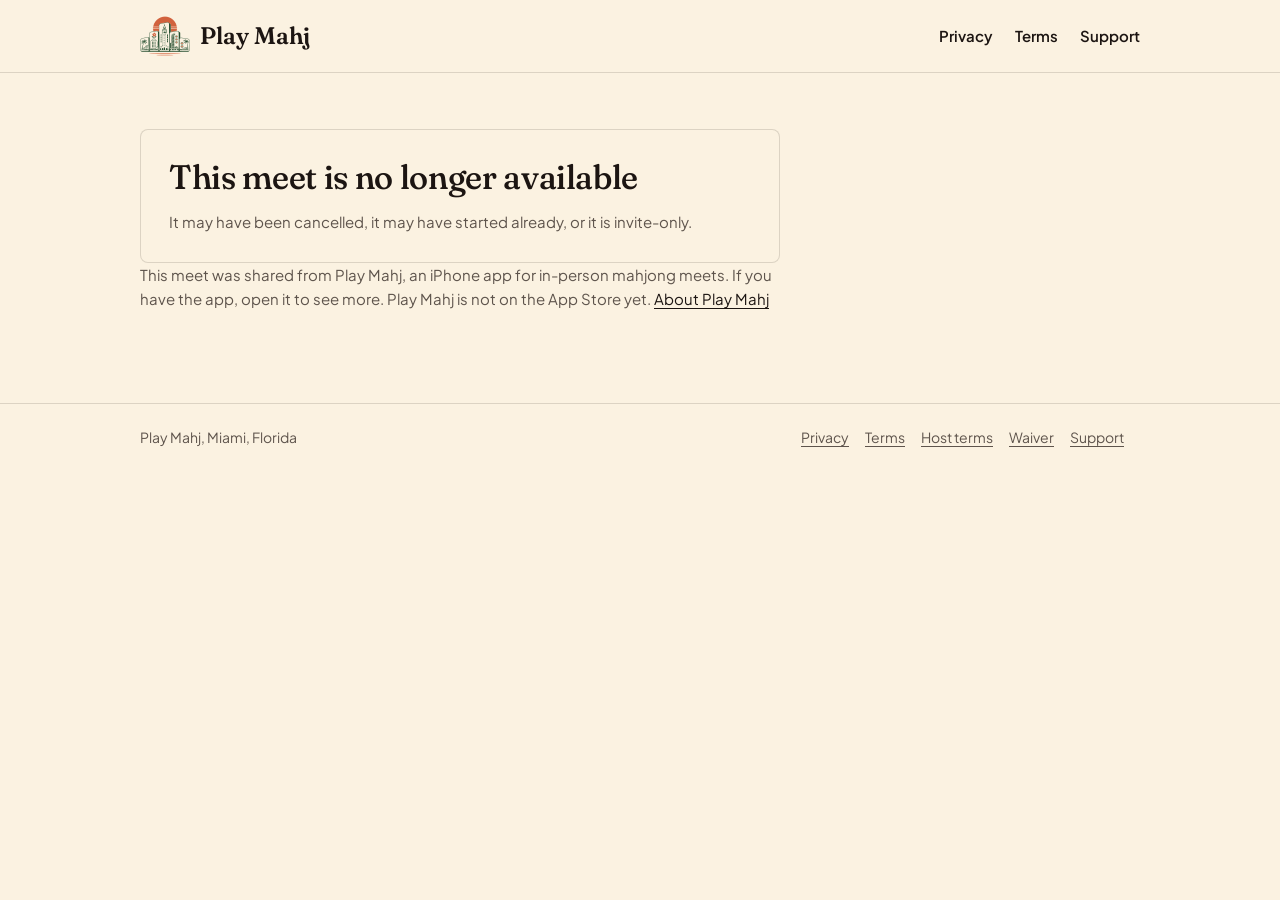
==== m/index.html @ 0d28951b "Play Mahj website: home, legal, support, share previews" ====
<!doctype html>
<html lang="en"><head><meta charset="utf-8"><meta name="viewport" content="width=device-width,initial-scale=1">
<title>A meet on Play Mahj</title><meta name="description" content="Shared from Play Mahj, an iPhone app for in-person mahjong meets.">
<meta name="robots" content="noindex">
<meta property="og:site_name" content="Play Mahj"><meta property="og:title" content="A meet on Play Mahj"><meta property="og:description" content="Shared from Play Mahj, an iPhone app for in-person mahjong meets.">
<meta property="og:image" content="https://playmahj.site/assets/card.png"><meta property="og:type" content="website"><meta name="twitter:card" content="summary">
<link rel="icon" href="/assets/icon-180.png"><link rel="apple-touch-icon" href="/assets/icon-180.png"><link rel="stylesheet" href="/assets/site.css">
</head><body data-kind="meet">
<header class="top"><div class="wrap"><a class="brand" href="/"><img src="/assets/mark.png" alt="" width="50" height="40">Play Mahj</a><nav class="main" aria-label="Site"><a href="/privacy/">Privacy</a><a href="/terms/">Terms</a><a href="/support/">Support</a></nav></div></header>
<main><div class="wrap">
<article class="doc"><div class="card" id="preview" aria-live="polite" aria-busy="true"><p class="meta">Loading…</p></div>
<p class="note">This meet was shared from Play Mahj, an iPhone app for in-person mahjong meets. If you have the app, open it to see more. Play Mahj is not on the App Store yet. <a href="/">About Play Mahj</a></p></article>
</div></main>
<footer class="end"><div class="wrap"><span>Play Mahj, Miami, Florida</span><span><a href="/privacy/">Privacy</a><a href="/terms/">Terms</a><a href="/host-terms/">Host terms</a><a href="/waiver/">Waiver</a><a href="/support/">Support</a></span></div></footer>
<script>
(function(){
 var kind=document.body.getAttribute("data-kind"),box=document.getElementById("preview"),id=new URLSearchParams(location.search).get("id")||"";
 function el(tag,cls,text){var e=document.createElement(tag);if(cls)e.className=cls;if(text!=null)e.textContent=text;return e}
 function show(nodes){box.replaceChildren.apply(box,nodes);box.removeAttribute("aria-busy")}
 function gone(){show([el("h2",null,kind==="post"?"This post is no longer available":"This meet is no longer available"),el("p","meta",kind==="post"?"It may have been deleted, or its page is not public right now.":"It may have been cancelled, it may have started already, or it is invite-only.")])}
 if(!/^[0-9a-f]{8}-[0-9a-f]{4}-[0-9a-f]{4}-[0-9a-f]{4}-[0-9a-f]{12}$/i.test(id)){gone();return}
 fetch("https://bdymisrejylsplforaqr.supabase.co/functions/v1/pm-share-preview?kind="+kind+"&id="+encodeURIComponent(id.toLowerCase()),{headers:{accept:"application/json"}}).then(function(r){
  if(r.status===404){gone();return null}
  if(!r.ok)throw new Error("http");
  return r.json()
 }).then(function(d){
  if(!d)return;
  if(kind==="post"){
   var who=el("div","who");who.append(el("span",null,String(d.page||"A page")),el("span","seal","\u2713 verified page"));
   var out=[who,el("p","what",String(d.text||""))];
   if(d.posted){var t=new Date(d.posted);if(!isNaN(t))out.push(el("p","meta","Posted "+t.toLocaleDateString(undefined,{year:"numeric",month:"long",day:"numeric"})))}
   show(out);document.title=String(d.page||"A post")+" on Play Mahj";
  }else{
   var rows=[el("h2",null,String(d.title||"Mahjong meet"))];
   if(d.when){var w=new Date(d.when);if(!isNaN(w))rows.push(el("p","what",w.toLocaleDateString(undefined,{weekday:"long",month:"long",day:"numeric"})+" at "+w.toLocaleTimeString(undefined,{hour:"numeric",minute:"2-digit"})))}
   if(d.place)rows.push(el("p","meta",String(d.place)));
   if(d.host)rows.push(el("p","meta","Hosted by "+String(d.host)));
   show(rows);document.title=String(d.title||"A meet")+" on Play Mahj";
  }
 }).catch(function(){show([el("h2",null,"This couldn\u2019t be loaded"),el("p","meta","Check your connection and open the link again.")])});
})();
</script></body></html>
---- assets/site.css ----
@font-face{font-family:"Fraunces";src:url("/assets/Fraunces.ttf") format("truetype");font-weight:100 900;font-display:swap}
@font-face{font-family:"Plus Jakarta Sans";src:url("/assets/PlusJakartaSans.ttf") format("truetype");font-weight:200 800;font-display:swap}
:root{--ivory:#FBF2E1;--deep:#F3E8D2;--ink:#1C1512;--ink2:#5E544C;--green:#244D2E;--terra:#A84A2A;--line:rgba(28,21,18,.14)}
*{box-sizing:border-box}html{-webkit-text-size-adjust:100%}
body{margin:0;background:var(--ivory);color:var(--ink);font:17px/1.6 "Plus Jakarta Sans",-apple-system,BlinkMacSystemFont,"Helvetica Neue",Arial,sans-serif}
a{color:var(--ink);text-underline-offset:3px}a:hover{color:var(--terra)}
.wrap{max-width:1040px;margin:0 auto;padding:0 20px}
header.top{border-bottom:1px solid var(--line)}
header.top .wrap{display:flex;align-items:center;justify-content:space-between;gap:16px;min-height:72px;flex-wrap:wrap}
.brand{display:flex;align-items:center;gap:10px;text-decoration:none;font:600 24px/1 "Fraunces",Georgia,serif;font-variation-settings:"SOFT" 60,"opsz" 60}
.brand img{height:40px;width:auto;display:block}
nav.main{display:flex;gap:22px;font-size:15px;font-weight:600}nav.main a{text-decoration:none;padding:12px 0}nav.main a[aria-current]{color:var(--green);text-decoration:underline}
h1,h2,h3{font-family:"Fraunces",Georgia,serif;font-variation-settings:"SOFT" 60,"opsz" 60;font-weight:500;line-height:1.12;letter-spacing:-.01em;margin:0}
h1{font-size:clamp(40px,7vw,68px)}h2{font-size:clamp(26px,3.6vw,34px)}h3{font-size:22px}
main{padding:56px 0 80px}
.hero{display:grid;grid-template-columns:1.15fr .85fr;gap:48px;align-items:center}
.hero p.lead{font-size:20px;line-height:1.5;margin:20px 0 0;max-width:34em}
.appicon{justify-self:center;width:min(280px,60vw);height:auto;border-radius:22.5%;display:block}
.block{background:var(--green);color:var(--ivory);padding:36px 32px;border-radius:8px;margin-top:64px}
.block h2{color:var(--ivory)}.block p{margin:12px 0 0;max-width:40em}.block a{color:var(--ivory)}
.cols{display:grid;grid-template-columns:repeat(3,1fr);gap:0;margin-top:64px;border-top:1px solid var(--line)}
.cols section{padding:28px 28px 8px 0;border-right:1px solid var(--line)}.cols section+section{padding-left:28px}.cols section:last-child{border-right:0}
.cols p{margin:10px 0 0;color:var(--ink2)}
.doc{max-width:720px}.doc h1{font-size:clamp(34px,5.4vw,48px);margin-bottom:10px}.doc h2{margin:40px 0 10px}.doc p,.doc li{margin:0 0 12px}.doc ul{padding-left:22px}
.doc strong{font-weight:700}.doc table{border-collapse:collapse;font-size:15px}.doc td,.doc th{border:1px solid var(--line);padding:6px 10px;text-align:left}
.btn{display:inline-block;background:var(--ink);color:var(--ivory);text-decoration:none;font-weight:700;padding:14px 22px;border-radius:8px;min-height:50px}.btn:hover{color:var(--ivory);background:var(--green)}
.card{border:1px solid var(--line);border-radius:8px;padding:28px;background:var(--ivory);max-width:640px}
.card .who{display:flex;align-items:baseline;flex-wrap:wrap;gap:2px 12px;font-weight:700}.card .who .seal{font-size:14px;white-space:nowrap}.card .who .seal{color:var(--green)}
.card .what{font-size:20px;line-height:1.5;margin:14px 0 0;white-space:pre-wrap;overflow-wrap:anywhere}
.card .meta{color:var(--ink2);font-size:15px;margin:14px 0 0}
.card h2{margin:0}
.note{color:var(--ink2);font-size:15px;margin-top:22px;max-width:640px}
footer.end{border-top:1px solid var(--line);color:var(--ink2);font-size:14px}footer.end .wrap{display:flex;justify-content:space-between;gap:16px;flex-wrap:wrap;padding-top:22px;padding-bottom:36px}
footer.end a{color:var(--ink2);margin-right:16px}
@media(max-width:760px){.hero{grid-template-columns:1fr;gap:36px}.cols{grid-template-columns:1fr}.cols section,.cols section+section{padding:22px 0 6px;border-right:0;border-bottom:1px solid var(--line)}.cols section:last-child{border-bottom:0}
 main{padding:36px 0 60px}.block{padding:28px 22px;margin-top:44px}.cols{margin-top:44px}nav.main{gap:18px}}
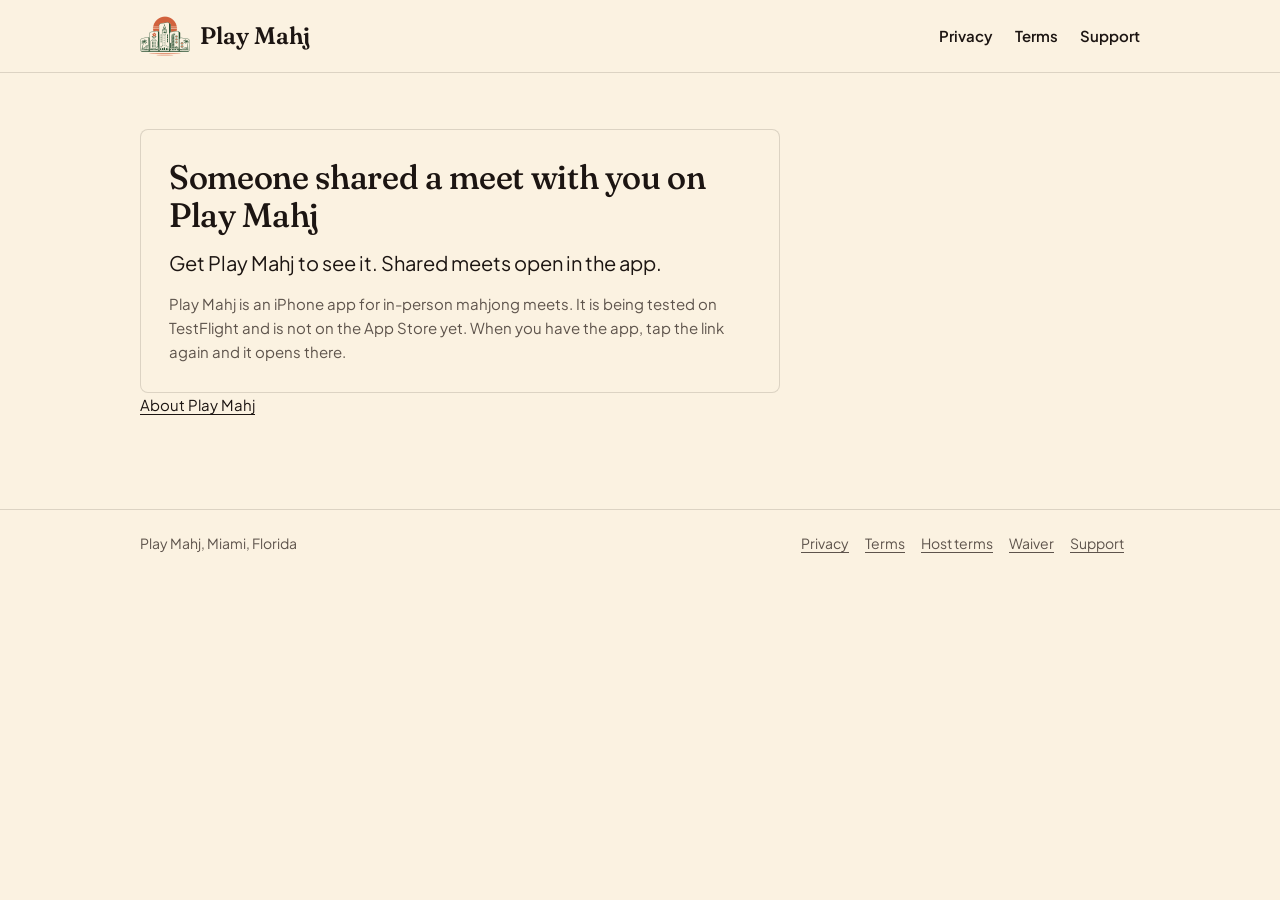
==== commit 6a036c2b: "Shared links show a gate only; universal links file" ====
--- a/m/index.html
+++ b/m/index.html
@@ -1,42 +1,18 @@
 <!doctype html>
 <html lang="en"><head><meta charset="utf-8"><meta name="viewport" content="width=device-width,initial-scale=1">
-<title>A meet on Play Mahj</title><meta name="description" content="Shared from Play Mahj, an iPhone app for in-person mahjong meets.">
+<title>A meet was shared with you · Play Mahj</title><meta name="description" content="Someone shared a meet with you on Play Mahj. Get the app to see it.">
 <meta name="robots" content="noindex">
-<meta property="og:site_name" content="Play Mahj"><meta property="og:title" content="A meet on Play Mahj"><meta property="og:description" content="Shared from Play Mahj, an iPhone app for in-person mahjong meets.">
+<meta property="og:site_name" content="Play Mahj"><meta property="og:title" content="A meet was shared with you · Play Mahj"><meta property="og:description" content="Someone shared a meet with you on Play Mahj. Get the app to see it.">
 <meta property="og:image" content="https://playmahj.site/assets/card.png"><meta property="og:type" content="website"><meta name="twitter:card" content="summary">
 <link rel="icon" href="/assets/icon-180.png"><link rel="apple-touch-icon" href="/assets/icon-180.png"><link rel="stylesheet" href="/assets/site.css">
-</head><body data-kind="meet">
+</head><body>
 <header class="top"><div class="wrap"><a class="brand" href="/"><img src="/assets/mark.png" alt="" width="50" height="40">Play Mahj</a><nav class="main" aria-label="Site"><a href="/privacy/">Privacy</a><a href="/terms/">Terms</a><a href="/support/">Support</a></nav></div></header>
 <main><div class="wrap">
-<article class="doc"><div class="card" id="preview" aria-live="polite" aria-busy="true"><p class="meta">Loading…</p></div>
-<p class="note">This meet was shared from Play Mahj, an iPhone app for in-person mahjong meets. If you have the app, open it to see more. Play Mahj is not on the App Store yet. <a href="/">About Play Mahj</a></p></article>
+<article class="doc"><div class="card">
+<h2>Someone shared a meet with you on Play Mahj</h2>
+<p class="what">Get Play Mahj to see it. Shared meets open in the app.</p>
+<p class="meta">Play Mahj is an iPhone app for in-person mahjong meets. It is being tested on TestFlight and is not on the App Store yet. When you have the app, tap the link again and it opens there.</p>
+</div><p class="note"><a href="/">About Play Mahj</a></p></article>
 </div></main>
 <footer class="end"><div class="wrap"><span>Play Mahj, Miami, Florida</span><span><a href="/privacy/">Privacy</a><a href="/terms/">Terms</a><a href="/host-terms/">Host terms</a><a href="/waiver/">Waiver</a><a href="/support/">Support</a></span></div></footer>
-<script>
-(function(){
- var kind=document.body.getAttribute("data-kind"),box=document.getElementById("preview"),id=new URLSearchParams(location.search).get("id")||"";
- function el(tag,cls,text){var e=document.createElement(tag);if(cls)e.className=cls;if(text!=null)e.textContent=text;return e}
- function show(nodes){box.replaceChildren.apply(box,nodes);box.removeAttribute("aria-busy")}
- function gone(){show([el("h2",null,kind==="post"?"This post is no longer available":"This meet is no longer available"),el("p","meta",kind==="post"?"It may have been deleted, or its page is not public right now.":"It may have been cancelled, it may have started already, or it is invite-only.")])}
- if(!/^[0-9a-f]{8}-[0-9a-f]{4}-[0-9a-f]{4}-[0-9a-f]{4}-[0-9a-f]{12}$/i.test(id)){gone();return}
- fetch("https://bdymisrejylsplforaqr.supabase.co/functions/v1/pm-share-preview?kind="+kind+"&id="+encodeURIComponent(id.toLowerCase()),{headers:{accept:"application/json"}}).then(function(r){
-  if(r.status===404){gone();return null}
-  if(!r.ok)throw new Error("http");
-  return r.json()
- }).then(function(d){
-  if(!d)return;
-  if(kind==="post"){
-   var who=el("div","who");who.append(el("span",null,String(d.page||"A page")),el("span","seal","\u2713 verified page"));
-   var out=[who,el("p","what",String(d.text||""))];
-   if(d.posted){var t=new Date(d.posted);if(!isNaN(t))out.push(el("p","meta","Posted "+t.toLocaleDateString(undefined,{year:"numeric",month:"long",day:"numeric"})))}
-   show(out);document.title=String(d.page||"A post")+" on Play Mahj";
-  }else{
-   var rows=[el("h2",null,String(d.title||"Mahjong meet"))];
-   if(d.when){var w=new Date(d.when);if(!isNaN(w))rows.push(el("p","what",w.toLocaleDateString(undefined,{weekday:"long",month:"long",day:"numeric"})+" at "+w.toLocaleTimeString(undefined,{hour:"numeric",minute:"2-digit"})))}
-   if(d.place)rows.push(el("p","meta",String(d.place)));
-   if(d.host)rows.push(el("p","meta","Hosted by "+String(d.host)));
-   show(rows);document.title=String(d.title||"A meet")+" on Play Mahj";
-  }
- }).catch(function(){show([el("h2",null,"This couldn\u2019t be loaded"),el("p","meta","Check your connection and open the link again.")])});
-})();
-</script></body></html>
+</body></html>
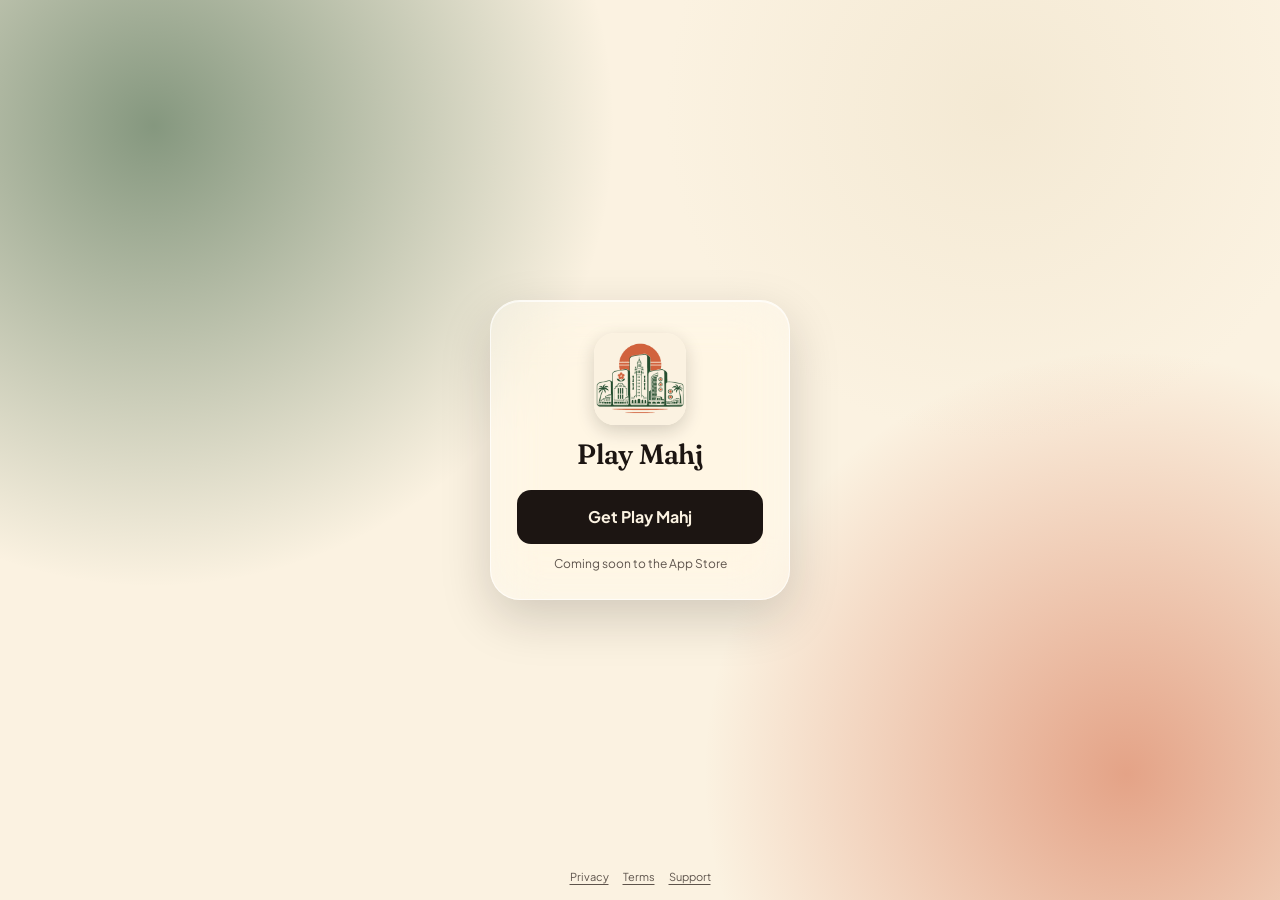
==== commit 0cc3bd79: "Shared links: a small glass box" ====
--- a/m/index.html
+++ b/m/index.html
@@ -1,18 +1,10 @@
 <!doctype html>
 <html lang="en"><head><meta charset="utf-8"><meta name="viewport" content="width=device-width,initial-scale=1">
-<title>A meet was shared with you · Play Mahj</title><meta name="description" content="Someone shared a meet with you on Play Mahj. Get the app to see it.">
-<meta name="robots" content="noindex">
-<meta property="og:site_name" content="Play Mahj"><meta property="og:title" content="A meet was shared with you · Play Mahj"><meta property="og:description" content="Someone shared a meet with you on Play Mahj. Get the app to see it.">
+<title>A meet was shared with you · Play Mahj</title><meta name="description" content="Someone shared a meet with you on Play Mahj. Get the app to see it."><meta name="robots" content="noindex">
+<meta property="og:site_name" content="Play Mahj"><meta property="og:title" content="Play Mahj"><meta property="og:description" content="Someone shared a meet with you on Play Mahj. Get the app to see it.">
 <meta property="og:image" content="https://playmahj.site/assets/card.png"><meta property="og:type" content="website"><meta name="twitter:card" content="summary">
-<link rel="icon" href="/assets/icon-180.png"><link rel="apple-touch-icon" href="/assets/icon-180.png"><link rel="stylesheet" href="/assets/site.css">
-</head><body>
-<header class="top"><div class="wrap"><a class="brand" href="/"><img src="/assets/mark.png" alt="" width="50" height="40">Play Mahj</a><nav class="main" aria-label="Site"><a href="/privacy/">Privacy</a><a href="/terms/">Terms</a><a href="/support/">Support</a></nav></div></header>
-<main><div class="wrap">
-<article class="doc"><div class="card">
-<h2>Someone shared a meet with you on Play Mahj</h2>
-<p class="what">Get Play Mahj to see it. Shared meets open in the app.</p>
-<p class="meta">Play Mahj is an iPhone app for in-person mahjong meets. It is being tested on TestFlight and is not on the App Store yet. When you have the app, tap the link again and it opens there.</p>
-</div><p class="note"><a href="/">About Play Mahj</a></p></article>
-</div></main>
-<footer class="end"><div class="wrap"><span>Play Mahj, Miami, Florida</span><span><a href="/privacy/">Privacy</a><a href="/terms/">Terms</a><a href="/host-terms/">Host terms</a><a href="/waiver/">Waiver</a><a href="/support/">Support</a></span></div></footer>
+<link rel="icon" href="/assets/icon-180.png"><link rel="apple-touch-icon" href="/assets/icon-180.png"><link rel="stylesheet" href="/assets/site.css"><link rel="stylesheet" href="/assets/gate.css">
+</head><body class="gate">
+<main class="glass"><img src="/assets/icon-560.png" alt="" width="92" height="92"><h1 class="name">Play Mahj</h1><a class="get" href="/">Get Play Mahj</a><p class="soon">Coming soon to the App Store</p></main>
+<footer class="gatefoot"><a href="/privacy/">Privacy</a><a href="/terms/">Terms</a><a href="/support/">Support</a></footer>
 </body></html>
--- a/assets/gate.css
+++ b/assets/gate.css
@@ -0,0 +1,11 @@
+html,body{height:100%}
+body.gate{margin:0;min-height:100%;display:flex;flex-direction:column;align-items:center;justify-content:center;color:var(--ink);
+ background:radial-gradient(60vmax 60vmax at 12% 14%,rgba(36,77,46,.55),transparent 60%),radial-gradient(55vmax 55vmax at 88% 86%,rgba(209,98,61,.55),transparent 60%),radial-gradient(40vmax 40vmax at 78% 12%,rgba(243,232,210,.9),transparent 65%),var(--ivory)}
+.glass{width:min(300px,82vw);padding:32px 26px 26px;border-radius:30px;text-align:center;background:rgba(255,255,255,.32);border:1px solid rgba(255,255,255,.65);
+ -webkit-backdrop-filter:blur(26px) saturate(150%);backdrop-filter:blur(26px) saturate(150%);box-shadow:0 18px 50px rgba(28,21,18,.18),inset 0 1px 0 rgba(255,255,255,.7)}
+.glass img{width:92px;height:92px;border-radius:22.5%;display:block;margin:0 auto 14px;box-shadow:0 6px 18px rgba(28,21,18,.18)}
+.glass .name{font:600 28px/1.1 "Fraunces",Georgia,serif;font-variation-settings:"SOFT" 60,"opsz" 60;margin:0 0 20px}
+.glass .get{display:block;background:var(--ink);color:var(--ivory);text-decoration:none;font-weight:700;font-size:16px;padding:14px 18px;border-radius:14px}
+.glass .get:hover{background:var(--green);color:var(--ivory)}
+.glass .soon{font-size:12px;color:var(--ink2);margin:10px 0 0}
+.gatefoot{position:fixed;left:0;right:0;bottom:14px;text-align:center;font-size:11px;color:var(--ink2)}.gatefoot a{color:var(--ink2);margin:0 7px}
